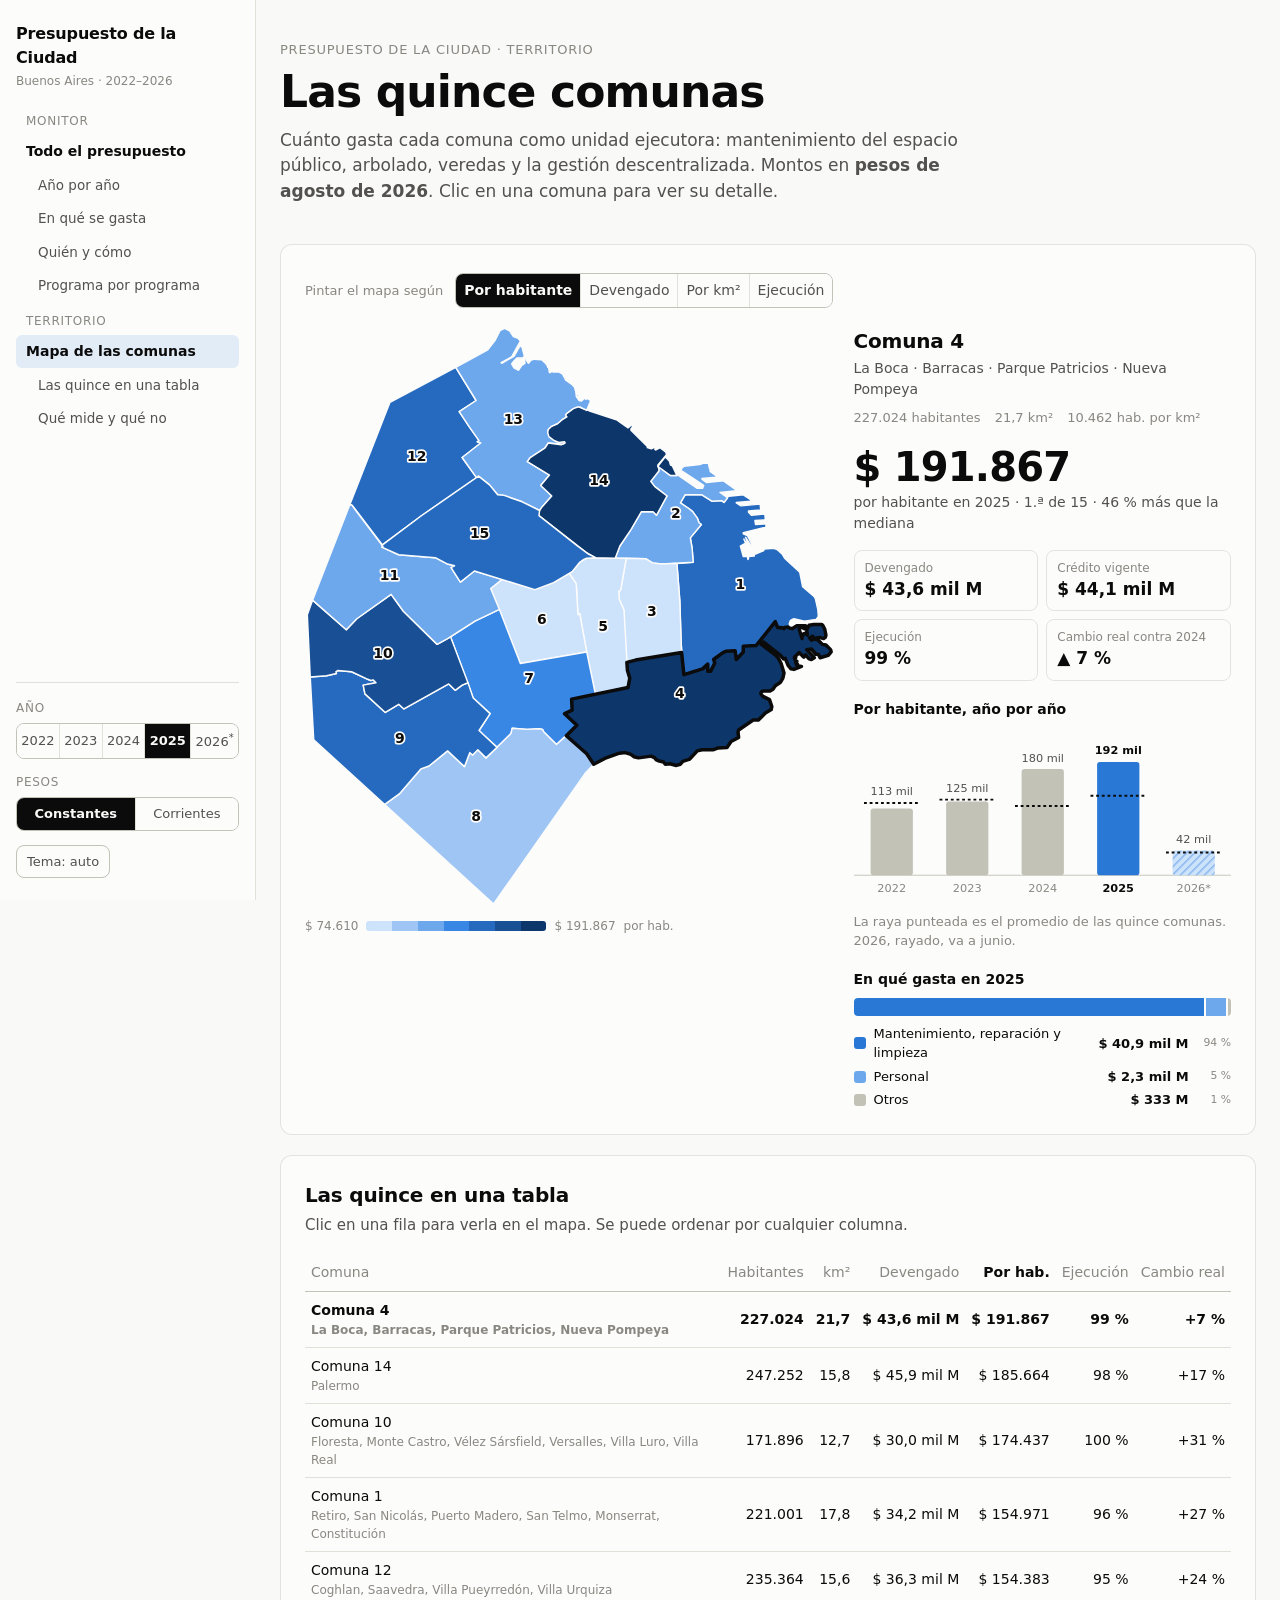
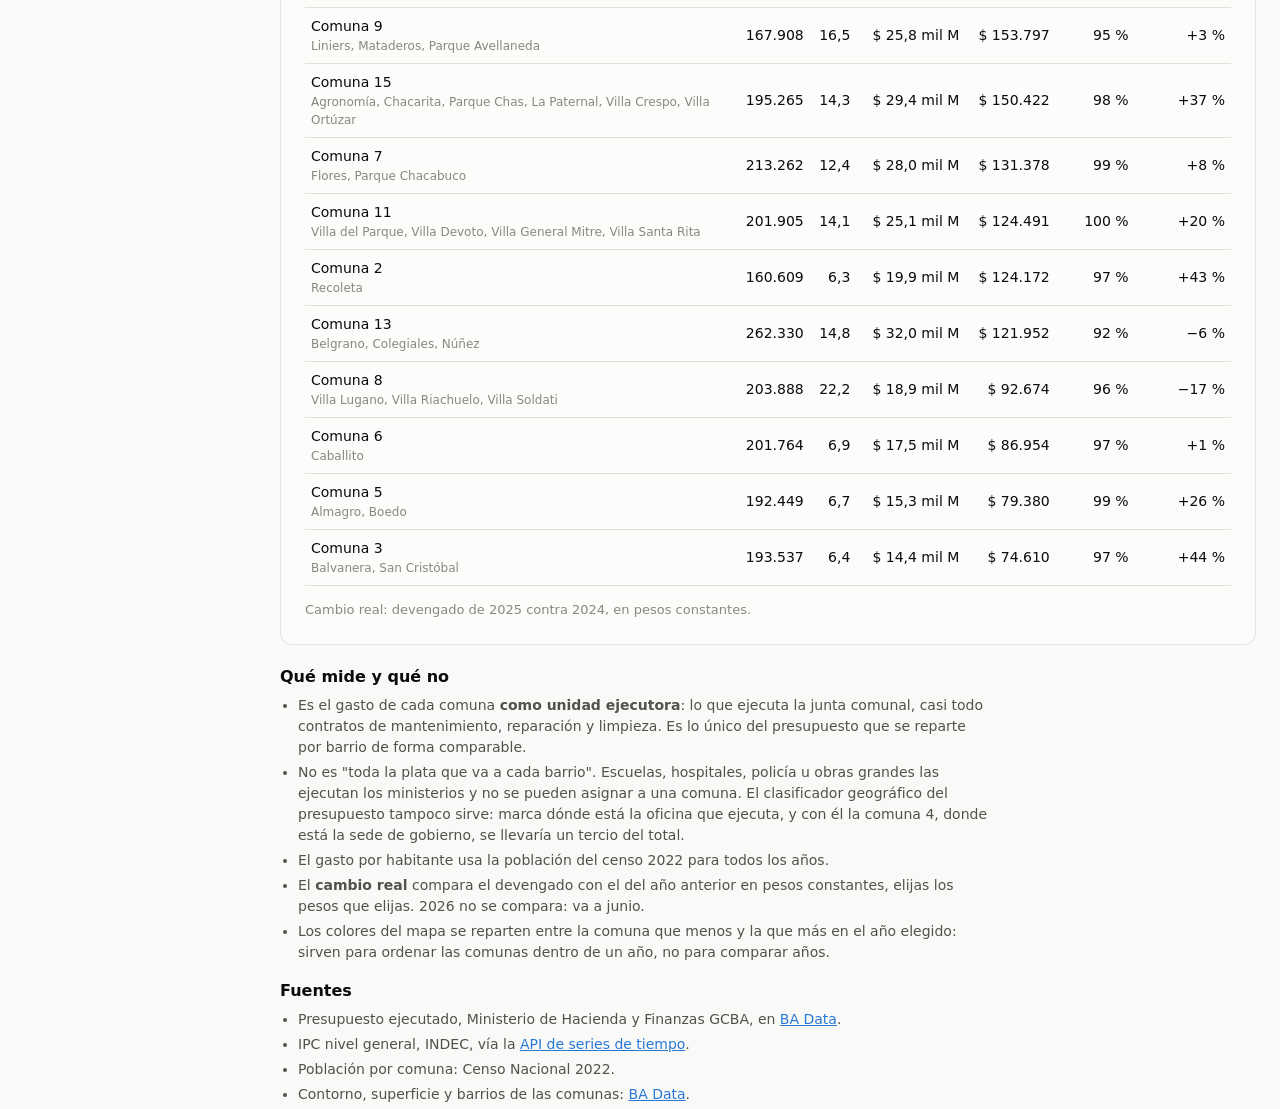
==== web/comunas.html @ ad350146 "Panel lateral y pagina propia para el mapa de las comunas Las dos paginas comparten panel lateral (s" ====
<!DOCTYPE html>
<html lang="es">
<head>
<meta charset="UTF-8">
<meta name="viewport" content="width=device-width, initial-scale=1">
<title>Mapa de las comunas</title>
<meta name="description" content="Cuánto gasta cada una de las quince comunas de Buenos Aires, 2022-2026: mapa, detalle por comuna y tabla.">
<link rel="stylesheet" href="estilo.css">
</head>
<body>
<div class="app">
<aside class="lateral" id="lateral">
  <div class="marca"><a href="index.html" data-pagina>Presupuesto de la Ciudad</a><small>Buenos Aires · 2022–2026</small></div>
  <button class="menu" id="menu" type="button" aria-expanded="false" aria-controls="secciones">Secciones</button>
  <nav id="secciones" aria-label="Secciones">
    <div class="tit">Monitor</div>
    <a class="pagina" href="index.html" data-pagina>Todo el presupuesto</a>
    <a class="sub" href="index.html#serie-s" data-pagina>Año por año</a>
    <a class="sub" href="index.html#en-que" data-pagina>En qué se gasta</a>
    <a class="sub" href="index.html#quien" data-pagina>Quién y cómo</a>
    <a class="sub" href="index.html#programas" data-pagina>Programa por programa</a>
    <div class="tit">Territorio</div>
    <a class="pagina" href="#mapa-s" aria-current="page">Mapa de las comunas</a>
    <a class="sub" href="#tabla">Las quince en una tabla</a>
    <a class="sub" href="#leer">Qué mide y qué no</a>
  </nav>
  <div class="controles">
    <div class="grupo"><span id="lab-anio">Año</span><div class="seg" id="anios" role="group" aria-labelledby="lab-anio"></div></div>
    <div class="grupo"><span id="lab-pesos">Pesos</span>
      <div class="seg" role="group" aria-labelledby="lab-pesos">
        <button type="button" data-pesos="real" aria-pressed="true">Constantes</button>
        <button type="button" data-pesos="nominal" aria-pressed="false">Corrientes</button>
      </div>
    </div>
    <button class="tema" id="tema" type="button">Tema: auto</button>
  </div>
</aside>

<div class="contenido">
<header class="wrap">
  <div class="eyebrow">Presupuesto de la Ciudad · territorio</div>
  <h1>Las quince comunas</h1>
  <p class="lead">Cuánto gasta cada comuna como unidad ejecutora: mantenimiento del espacio público, arbolado, veredas y
    la gestión descentralizada. Montos en <strong id="lead-pesos"></strong>. Clic en una comuna para ver su detalle.</p>
</header>

<main class="wrap">
  <div class="aviso" id="aviso-2026">2026 está a mitad de camino: el archivo publicado llega a junio. El gasto por
    habitante de 2026 es de medio año y no se compara con el de un año cerrado.</div>

  <section class="card" id="mapa-s">
    <div class="indicador">
      <span id="lab-ind">Pintar el mapa según</span>
      <div class="seg" id="indicadores" role="group" aria-labelledby="lab-ind"></div>
    </div>
    <div class="mapa-detalle">
      <figure class="mapa mapa-grande">
        <div id="mapa-g"></div>
        <figcaption class="leyenda" id="ley-g"></figcaption>
      </figure>
      <div class="detalle" id="detalle" aria-live="polite"></div>
    </div>
  </section>

  <section class="card" id="tabla">
    <h2>Las quince en una tabla</h2>
    <p class="bajada">Clic en una fila para verla en el mapa. Se puede ordenar por cualquier columna.</p>
    <div class="tabla-scroll">
      <table class="prog">
        <thead><tr>
          <th data-k="comuna"><button type="button">Comuna</button></th>
          <th data-k="poblacion"><button type="button">Habitantes</button></th>
          <th data-k="km2"><button type="button">km²</button></th>
          <th data-k="dev"><button type="button">Devengado</button></th>
          <th data-k="ph"><button type="button">Por hab.</button></th>
          <th data-k="ejec"><button type="button">Ejecución</button></th>
          <th data-k="var"><button type="button">Cambio real</button></th>
        </tr></thead>
        <tbody id="tbody"></tbody>
      </table>
    </div>
    <p class="nota" id="nota-var"></p>
  </section>
</main>

<footer class="wrap" id="leer">
  <h2>Qué mide y qué no</h2>
  <ul>
    <li>Es el gasto de cada comuna <strong>como unidad ejecutora</strong>: lo que ejecuta la junta comunal, casi todo
      contratos de mantenimiento, reparación y limpieza. Es lo único del presupuesto que se reparte por barrio de forma
      comparable.</li>
    <li>No es "toda la plata que va a cada barrio". Escuelas, hospitales, policía u obras grandes las ejecutan los
      ministerios y no se pueden asignar a una comuna. El clasificador geográfico del presupuesto tampoco sirve: marca
      dónde está la oficina que ejecuta, y con él la comuna 4, donde está la sede de gobierno, se llevaría un tercio del
      total.</li>
    <li>El gasto por habitante usa la población del censo 2022 para todos los años.</li>
    <li>El <strong>cambio real</strong> compara el devengado con el del año anterior en pesos constantes, elijas los
      pesos que elijas. 2026 no se compara: va a junio.</li>
    <li>Los colores del mapa se reparten entre la comuna que menos y la que más en el año elegido: sirven para ordenar
      las comunas dentro de un año, no para comparar años.</li>
  </ul>
  <h2>Fuentes</h2>
  <ul>
    <li>Presupuesto ejecutado, Ministerio de Hacienda y Finanzas GCBA, en
      <a href="https://data.buenosaires.gob.ar/dataset/presupuesto-ejecutado">BA Data</a>.</li>
    <li>IPC nivel general, INDEC, vía la <a href="https://datos.gob.ar/series">API de series de tiempo</a>.</li>
    <li>Población por comuna: Censo Nacional 2022.</li>
    <li>Contorno, superficie y barrios de las comunas: <a href="https://data.buenosaires.gob.ar/dataset/comunas">BA Data</a>.</li>
  </ul>
</footer>
</div>
</div>

<div class="tip" id="tip" role="tooltip"></div>

<script src="datos.js"></script>
<script src="comun.js"></script>
<script>
(() => {
  const { D, ANIOS, st, nf, plata, pct, m, pesosDe, el, parcial, conTip } = P;
  const GEO = Object.fromEntries(D.mapa.comunas.map(c => [c.comuna, c]));
  const hash = +(location.hash.match(/^#c=(\d+)$/) || [])[1];
  Object.assign(st, { ind: "ph", orden: { k: "ph", dir: -1 }, sel: GEO[hash] ? hash : null });

  const fila = (anio, n) => D.comunas.find(r => r.anio === anio && r.comuna === n);
  // cambio real contra el año anterior: siempre en pesos constantes, y 2026 (a junio) no se compara
  const cambio = (anio, n) => {
    const a = fila(anio, n), b = fila(anio - 1, n);
    if (!a || !b || parcial(anio) || parcial(anio - 1)) return null;
    return (a.devengado * D.factor[anio]) / (b.devengado * D.factor[anio - 1]) - 1;
  };
  const IND = {
    ph:   { nombre: "Por habitante", v: r => m(r) / r.poblacion, fmt: v => "$ " + nf(v), unidad: "por hab." },
    dev:  { nombre: "Devengado", v: r => m(r), fmt: v => plata(v, true), unidad: "" },
    km2:  { nombre: "Por km²", v: r => m(r) / GEO[r.comuna].km2, fmt: v => plata(v, true), unidad: "por km²" },
    ejec: { nombre: "Ejecución", v: r => r.devengado / r.vigente, fmt: v => pct(v, 0), unidad: "del vigente" },
  };
  const segI = document.getElementById("indicadores");
  for (const [k, ind] of Object.entries(IND)) {
    const b = el("button", null, ind.nombre); b.type = "button"; b.dataset.ind = k;
    b.onclick = () => { st.ind = k; dibujar(); };
    segI.append(b);
  }
  function elegir(n, irAlMapa) {
    st.sel = n;
    history.replaceState(null, "", location.search + "#c=" + n);
    dibujar();
    if (irAlMapa) document.getElementById("mapa-s").scrollIntoView({ behavior: matchMedia("(prefers-reduced-motion: reduce)").matches ? "auto" : "smooth" });
  }
  const marcar = (n, on) => document.querySelectorAll(`#mapa-g [data-comuna="${n}"]`).forEach(e => e.classList.toggle("activa", on));
  const orden = (filas, fn) => [...filas].sort((a, b) => fn(b) - fn(a));

  // ---------- mapa ----------
  function mapa(filas) {
    const ind = IND[st.ind];
    const porN = Object.fromEntries(filas.map(r => [r.comuna, r]));
    const rk = orden(filas, ind.v).map(r => r.comuna);
    const { min, max } = P.mapa(document.getElementById("mapa-g"), {
      valor: n => porN[n] ? ind.v(porN[n]) : null,
      elegida: st.sel,
      alElegir: n => elegir(n),
      enlazar: (p, n) => {
        const r = porN[n]; if (!r) return;
        p.setAttribute("aria-label", `Comuna ${n}: ${ind.fmt(ind.v(r))} ${ind.unidad}`);
        conTip(p, () => "Comuna " + n + " · " + GEO[n].barrios.join(", "), () => [
          [ind.nombre.toLowerCase() + " " + r.anio, ind.fmt(ind.v(r))], ["puesto", (rk.indexOf(n) + 1) + " de 15"]]);
        p.addEventListener("pointerenter", () => marcar(n, true));
        p.addEventListener("pointerleave", () => marcar(n, false));
      },
      rotulo: "Mapa de las quince comunas según " + ind.nombre.toLowerCase() + ". Clic en una comuna para ver su detalle.",
    });
    P.leyenda(document.getElementById("ley-g"), min, max, ind.fmt, ind.unidad);
  }

  // ---------- detalle de la comuna elegida ----------
  function detalle(filas) {
    const box = document.getElementById("detalle");
    const n = st.sel, r = filas.find(x => x.comuna === n), g = GEO[n];
    const ph = x => m(x) / x.poblacion;
    const rk = orden(filas, ph).map(x => x.comuna);
    const vals = filas.map(ph).sort((a, b) => a - b), mediana = vals[Math.floor(vals.length / 2)];
    box.replaceChildren();
    box.append(el("h2", null, "Comuna " + n), el("div", "barrios", g.barrios.join(" · ")));
    const ficha = el("div", "ficha");
    ficha.append(el("span", null, nf(r.poblacion) + " habitantes"), el("span", null, nf(g.km2, 1) + " km²"),
      el("span", null, nf(r.poblacion / g.km2) + " hab. por km²"));
    box.append(ficha);
    box.append(el("div", "grande", "$ " + nf(ph(r))));
    const dif = ph(r) / mediana - 1;
    box.append(el("div", "puesto", `por habitante en ${r.anio}${parcial(r.anio) ? " (a junio)" : ""} · ${rk.indexOf(n) + 1}.ª de 15 · ` +
      (Math.abs(dif) < 0.005 ? "igual a la mediana de las comunas" : pct(Math.abs(dif), 0) + (dif > 0 ? " más" : " menos") + " que la mediana")));

    const minis = el("div", "minis");
    const mini = (lab, val) => { const k = el("div", "mini"); k.append(el("div", "lab", lab), el("div", "val", val)); minis.append(k); };
    const cv = cambio(r.anio, n);
    mini("Devengado", plata(m(r), true));
    mini("Crédito vigente", plata(m(r, "vigente"), true));
    mini("Ejecución", pct(r.devengado / r.vigente, 0));
    mini("Cambio real contra " + (r.anio - 1), cv == null ? "—" : (cv >= 0 ? "▲ " : "▼ ") + pct(Math.abs(cv), 0));
    box.append(minis);

    box.append(el("h3", null, "Por habitante, año por año"));
    box.append(serie(n));

    box.append(el("h3", null, "En qué gasta en " + r.anio));
    box.append(composicion(n, r.anio));
  }

  // columnas de la comuna, año por año, con una raya en el promedio de las quince
  function serie(n) {
    const W = 400, H = 180, mt = 30, mb = 24;
    const NS = "http://www.w3.org/2000/svg";
    const s = document.createElementNS(NS, "svg");
    s.setAttribute("viewBox", `0 0 ${W} ${H}`); s.setAttribute("class", "col-chart");
    const nodo = (t, a, txt) => { const x = document.createElementNS(NS, t); for (const k in a) x.setAttribute(k, a[k]); if (txt != null) x.textContent = txt; s.append(x); return x; };
    const datos = ANIOS.map(a => {
      const r = fila(a, n), todas = D.comunas.filter(x => x.anio === a);
      const prom = todas.reduce((t, x) => t + m(x), 0) / todas.reduce((t, x) => t + x.poblacion, 0);
      return { a, v: r ? m(r) / r.poblacion : 0, prom };
    });
    const max = Math.max(...datos.flatMap(d => [d.v, d.prom])) * 1.05;
    const paso = W / datos.length, bw = Math.min(46, paso * 0.56);
    const y = v => mt + (H - mt - mb) * (1 - v / max);
    s.setAttribute("role", "img");
    s.setAttribute("aria-label", `Comuna ${n}, gasto por habitante: ` + datos.map(d => `${d.a} $ ${nf(d.v)}`).join("; "));
    const defs = nodo("defs", {});
    defs.innerHTML = '<pattern id="rayas-c" width="6" height="6" patternUnits="userSpaceOnUse" patternTransform="rotate(45)">' +
      '<rect width="6" height="6" fill="var(--accent-soft)"/><line x1="0" y1="0" x2="0" y2="6" stroke="var(--hatch)" stroke-width="3"/></pattern>';
    nodo("line", { x1: 0, x2: W, y1: H - mb, y2: H - mb, stroke: "var(--axis)" });
    datos.forEach((d, i) => {
      const cx = paso * (i + 0.5), x = cx - bw / 2, top = y(d.v), sel = d.a === st.anio;
      nodo("rect", { x, y: top, width: bw, height: H - mb - top, rx: 3,
        fill: parcial(d.a) ? "url(#rayas-c)" : sel ? "var(--accent)" : "var(--mute-bar)" });
      nodo("line", { x1: x - 7, x2: x + bw + 7, y1: y(d.prom), y2: y(d.prom), stroke: "var(--ink)", "stroke-width": 2, "stroke-dasharray": "3 3" });
      nodo("text", { x: cx, y: Math.min(top, y(d.prom)) - 8, "text-anchor": "middle", "font-size": 12, fill: sel ? "var(--ink)" : "var(--ink-2)", "font-weight": sel ? 600 : 400 },
        nf(d.v / 1000) + " mil");
      nodo("text", { x: cx, y: H - 6, "text-anchor": "middle", "font-size": 12, fill: sel ? "var(--ink)" : "var(--muted)", "font-weight": sel ? 600 : 400 },
        d.a + (parcial(d.a) ? "*" : ""));
      const hit = nodo("rect", { x: cx - paso / 2, y: 0, width: paso, height: H, fill: "transparent" });
      conTip(hit, () => `Comuna ${n} · ${d.a}${parcial(d.a) ? " (a junio)" : ""}`,
        () => [["por habitante", "$ " + nf(d.v)], ["promedio de las comunas", "$ " + nf(d.prom)]]);
    });
    const caja = el("div");
    caja.append(s, el("div", "nota", "La raya punteada es el promedio de las quince comunas. 2026, rayado, va a junio." +
      (st.pesos === "real" ? "" : " En pesos corrientes la suba es sobre todo inflación.")));
    return caja;
  }

  const GRUPOS = [["mantenimiento", "Mantenimiento, reparación y limpieza", "var(--accent)"],
                  ["personal", "Personal", "var(--seq-3)"], ["otros", "Otros", "var(--mute-bar)"]];
  function composicion(n, anio) {
    const g = Object.fromEntries(D.comunas_grupo.filter(x => x.anio === anio && x.comuna === n).map(x => [x.grupo, x.devengado]));
    const tot = GRUPOS.reduce((t, [k]) => t + (g[k] || 0), 0);
    const caja = el("div"), pila = el("div", "pila"), ley = el("div", "pila-ley");
    for (const [k, nombre, color] of GRUPOS) {
      const v = g[k] || 0; if (!v) continue;
      const t = el("span"); t.style.flex = String(v / tot); t.style.background = color; pila.append(t);
      const f = el("div"), i = el("i"); i.style.background = color;
      f.append(i, el("span", null, nombre), el("b", null, plata(v * P.f(anio), true)), el("small", null, pct(v / tot, 0)));
      ley.append(f);
    }
    caja.append(pila, ley);
    return caja;
  }

  // ---------- tabla ----------
  document.querySelectorAll("#tabla th").forEach(th => th.querySelector("button").onclick = () => {
    const k = th.dataset.k;
    st.orden = { k, dir: st.orden.k === k ? -st.orden.dir : (k === "comuna" ? 1 : -1) };
    tabla(delAnio());
  });
  function tabla(filas) {
    const val = {
      comuna: r => r.comuna, poblacion: r => r.poblacion, km2: r => GEO[r.comuna].km2, dev: r => m(r),
      ph: r => m(r) / r.poblacion, ejec: r => r.devengado / r.vigente, var: r => cambio(r.anio, r.comuna) ?? -Infinity,
    };
    const { k, dir } = st.orden;
    const lista = [...filas].sort((a, b) => dir * (val[k](a) - val[k](b)));
    document.querySelectorAll("#tabla th").forEach(th => {
      if (th.dataset.k === k) th.setAttribute("aria-sort", dir > 0 ? "ascending" : "descending"); else th.removeAttribute("aria-sort");
    });
    const tb = document.getElementById("tbody");
    tb.replaceChildren();
    for (const r of lista) {
      const tr = el("tr", "clic" + (r.comuna === st.sel ? " elegida" : ""));
      tr.tabIndex = 0;
      const c0 = el("td", null, "Comuna " + r.comuna); c0.append(el("small", null, GEO[r.comuna].barrios.join(", ")));
      const cv = cambio(r.anio, r.comuna);
      tr.append(c0, el("td", null, nf(r.poblacion)), el("td", null, nf(GEO[r.comuna].km2, 1)), el("td", null, plata(m(r), true)),
        el("td", null, "$ " + nf(m(r) / r.poblacion)), el("td", null, pct(r.devengado / r.vigente, 0)),
        el("td", null, cv == null ? "—" : (cv >= 0 ? "+" : "−") + pct(Math.abs(cv), 0)));
      tr.onclick = () => elegir(r.comuna, true);
      tr.onkeydown = e => { if (e.key === "Enter" || e.key === " ") { e.preventDefault(); elegir(r.comuna, true); } };
      tb.append(tr);
    }
    document.getElementById("nota-var").textContent = parcial(st.anio)
      ? "Cambio real: 2026 va a junio y no se compara con un año cerrado."
      : st.anio === ANIOS[0] ? `Cambio real: ${ANIOS[0]} es el primer año de la serie.`
      : `Cambio real: devengado de ${st.anio} contra ${st.anio - 1}, en pesos constantes.`;
  }

  const delAnio = () => D.comunas.filter(r => r.anio === st.anio && r.devengado > 0);
  function dibujar() {
    const filas = delAnio();
    if (!filas.some(r => r.comuna === st.sel)) st.sel = orden(filas, r => m(r) / r.poblacion)[0].comuna;
    document.querySelectorAll("[data-ind]").forEach(b => b.setAttribute("aria-pressed", String(b.dataset.ind === st.ind)));
    document.getElementById("lead-pesos").textContent = st.pesos === "real" ? "pesos de " + pesosDe : "pesos corrientes de cada año";
    document.getElementById("aviso-2026").classList.toggle("on", parcial(st.anio));
    mapa(filas); detalle(filas); tabla(filas);
  }
  P.iniciar(dibujar);
})();
</script>
</body>
</html>
---- web/estilo.css ----
:root {
  color-scheme: light;
  --page: #f9f9f7;
  --surface: #fcfcfb;
  --ink: #0b0b0b;
  --ink-2: #52514e;
  --muted: #898781;
  --grid: #e1e0d9;
  --axis: #c3c2b7;
  --ring: rgba(11,11,11,0.10);
  --accent: #2a78d6;
  --accent-soft: #cde2fb;
  --mute-bar: #c3c2b7;
  --hatch: #86b6ef;
  --warn-bg: #fdf3dc;
  --warn-ink: #6b4a00;
  --seq-0: #f0efec; --seq-1: #cde2fb; --seq-2: #9ec5f4; --seq-3: #6da7ec;
  --seq-4: #3987e5; --seq-5: #256abf; --seq-6: #184f95; --seq-7: #0d366b;
}
@media (prefers-color-scheme: dark) {
  :root:not([data-theme="light"]) {
    color-scheme: dark;
    --page: #0d0d0d; --surface: #1a1a19; --ink: #ffffff; --ink-2: #c3c2b7; --muted: #898781;
    --grid: #2c2c2a; --axis: #383835; --ring: rgba(255,255,255,0.10);
    --accent: #3987e5; --accent-soft: #184f95; --mute-bar: #4a4a46; --hatch: #256abf;
    --warn-bg: #2e2716; --warn-ink: #f2cf7a;
    --seq-0: #262624; --seq-1: #104281; --seq-2: #184f95; --seq-3: #1c5cab;
    --seq-4: #256abf; --seq-5: #3987e5; --seq-6: #6da7ec; --seq-7: #9ec5f4;
  }
}
:root[data-theme="dark"] {
  color-scheme: dark;
  --page: #0d0d0d; --surface: #1a1a19; --ink: #ffffff; --ink-2: #c3c2b7; --muted: #898781;
  --grid: #2c2c2a; --axis: #383835; --ring: rgba(255,255,255,0.10);
  --accent: #3987e5; --accent-soft: #184f95; --mute-bar: #4a4a46; --hatch: #256abf;
  --warn-bg: #2e2716; --warn-ink: #f2cf7a;
  --seq-0: #262624; --seq-1: #104281; --seq-2: #184f95; --seq-3: #1c5cab;
  --seq-4: #256abf; --seq-5: #3987e5; --seq-6: #6da7ec; --seq-7: #9ec5f4;
}
* { box-sizing: border-box; margin: 0; padding: 0; }
body {
  background: var(--page); color: var(--ink);
  font: 16px/1.5 system-ui, -apple-system, "Segoe UI", Roboto, sans-serif;
}
.wrap { max-width: 1120px; margin: 0 auto; padding: 0 24px; }
header.wrap { padding-top: 40px; padding-bottom: 20px; }
.eyebrow { font-size: 13px; letter-spacing: .06em; text-transform: uppercase; color: var(--muted); }
h1 { font-size: clamp(28px, 5vw, 44px); line-height: 1.1; letter-spacing: -0.02em; margin: 8px 0 12px; font-weight: 700; }
.lead { color: var(--ink-2); max-width: 64ch; font-size: 17px; }

.grupo { display: flex; flex-direction: column; gap: 6px; }
.grupo > span { font-size: 12px; letter-spacing: .06em; text-transform: uppercase; color: var(--muted); }
.seg { display: flex; border: 1px solid var(--axis); border-radius: 8px; overflow: hidden; }
.seg button {
  font: inherit; font-size: 14px; background: var(--surface); color: var(--ink-2); border: 0;
  padding: 6px 8px; cursor: pointer; border-right: 1px solid var(--grid); flex: 1 1 auto; white-space: nowrap;
}
.seg button:last-child { border-right: 0; }
.seg button[aria-pressed="true"] { background: var(--ink); color: var(--page); font-weight: 600; }
.seg button:focus-visible, .tema:focus-visible, th button:focus-visible { outline: 2px solid var(--accent); outline-offset: 2px; }
.seg sup { font-size: 10px; }
.tema { align-self: flex-start; font: inherit; font-size: 13px; background: none; color: var(--ink-2); border: 1px solid var(--axis); border-radius: 8px; padding: 6px 10px; cursor: pointer; }

/* tarjetas */
.kpis { display: grid; grid-template-columns: minmax(0,2fr) repeat(3, minmax(0,1fr)); gap: 12px; margin: 24px 0 8px; }
.kpi { background: var(--surface); border: 1px solid var(--ring); border-radius: 12px; padding: 16px 18px; }
.kpi .lab { font-size: 13px; color: var(--ink-2); }
.kpi .val { font-size: 26px; font-weight: 600; letter-spacing: -0.01em; margin-top: 4px; }
.kpi.hero .val { font-size: 48px; line-height: 1.05; }
.kpi .sub { font-size: 13px; color: var(--muted); margin-top: 4px; }
.aviso {
  background: var(--warn-bg); color: var(--warn-ink); border-radius: 8px; padding: 8px 12px;
  font-size: 14px; margin-top: 8px; display: none;
}
.aviso.on { display: block; }

section.card { background: var(--surface); border: 1px solid var(--ring); border-radius: 12px; padding: 24px; margin: 20px 0; }
section.card h2 { font-size: 20px; letter-spacing: -0.01em; }
section.card .bajada { color: var(--ink-2); font-size: 15px; margin: 4px 0 18px; max-width: 70ch; }
.nota { font-size: 13px; color: var(--muted); margin-top: 14px; max-width: 80ch; }
.dos { display: grid; grid-template-columns: repeat(2, minmax(0,1fr)); gap: 20px; }
/* sin esto los textos nowrap estiran la grilla y la página se desborda en el celular */
.kpis > *, .dos > *, .fila > * { min-width: 0; }
.dos section.card { margin: 0; }

/* barras horizontales */
.barras { display: grid; gap: 6px; }
.fila {
  display: grid; grid-template-columns: minmax(120px, 34%) 1fr auto; gap: 10px; align-items: center;
  font-size: 14px; padding: 2px 0; cursor: default; border-radius: 6px;
}
.fila:hover, .fila:focus-visible { background: color-mix(in srgb, var(--accent) 7%, transparent); outline: none; }
.fila .et { color: var(--ink-2); overflow: hidden; text-overflow: ellipsis; white-space: nowrap; }
.fila .pista { height: 16px; position: relative; }
.fila .barra { height: 16px; background: var(--accent); border-radius: 0 4px 4px 0; min-width: 2px; }
.fila .num { font-variant-numeric: tabular-nums; color: var(--ink); white-space: nowrap; text-align: right; min-width: 9ch; }
.fila .num small { color: var(--muted); margin-left: 6px; }

/* mapa de comunas */
.mapa-barras { display: grid; grid-template-columns: minmax(0, 5fr) minmax(0, 6fr); gap: 24px; align-items: start; }
.mapa svg { width: 100%; height: auto; display: block; max-height: 520px; }
.mapa path { stroke: var(--surface); stroke-width: 3; stroke-linejoin: round; cursor: default; }
.mapa path:focus-visible { outline: none; }
.mapa path.activa, .mapa path:focus-visible { stroke: var(--ink); stroke-width: 5; }
.mapa text { font-size: 26px; font-weight: 600; text-anchor: middle; dominant-baseline: central; pointer-events: none;
  fill: var(--ink); stroke: var(--surface); stroke-width: 6px; stroke-linejoin: round; paint-order: stroke; }
.fila.activa { background: color-mix(in srgb, var(--accent) 7%, transparent); }
.leyenda { display: flex; align-items: center; gap: 8px; font-size: 12px; color: var(--muted); margin-top: 10px; font-variant-numeric: tabular-nums; }
.leyenda > span { white-space: nowrap; }
.leyenda .escala { display: flex; flex: 0 1 180px; min-width: 60px; height: 10px; border-radius: 3px; overflow: hidden; }
.leyenda .escala span { flex: 1; }

/* columnas */
svg text { font-family: inherit; }
.col-chart { width: 100%; height: auto; display: block; }

/* mapa de calor */
.calor { width: 100%; border-collapse: separate; border-spacing: 2px; font-size: 13px; }
.calor th { font-weight: 500; color: var(--muted); text-align: right; padding: 4px 6px; }
.calor th:first-child { text-align: left; }
.calor td { text-align: right; padding: 6px 8px; font-variant-numeric: tabular-nums; border-radius: 4px; }
.calor td:first-child { text-align: left; color: var(--ink-2); background: none; padding-left: 0; white-space: nowrap; }

/* tabla de programas */
.herr { display: flex; flex-wrap: wrap; gap: 10px; margin-bottom: 12px; }
.herr input, .herr select {
  font: inherit; font-size: 14px; padding: 7px 10px; border: 1px solid var(--axis); border-radius: 8px;
  background: var(--page); color: var(--ink); min-width: 0;
}
.herr input { flex: 1 1 240px; }
.herr select { flex: 0 1 320px; }
.tabla-scroll { overflow-x: auto; }
table.prog { width: 100%; border-collapse: collapse; font-size: 14px; }
table.prog th { text-align: right; font-weight: 500; color: var(--muted); border-bottom: 1px solid var(--axis); padding: 0; white-space: nowrap; }
table.prog th:first-child { text-align: left; }
table.prog th button { font: inherit; color: inherit; background: none; border: 0; padding: 8px 6px; cursor: pointer; width: 100%; text-align: inherit; }
table.prog th[aria-sort] button { color: var(--ink); font-weight: 600; }
table.prog td { padding: 8px 6px; border-bottom: 1px solid var(--grid); text-align: right; font-variant-numeric: tabular-nums; white-space: nowrap; }
table.prog td:first-child { text-align: left; white-space: normal; min-width: 240px; }
table.prog td:first-child small { display: block; color: var(--muted); font-size: 12px; }
.mas { margin-top: 12px; font: inherit; font-size: 14px; background: none; border: 1px solid var(--axis); color: var(--ink); border-radius: 8px; padding: 7px 14px; cursor: pointer; }

.tip {
  position: fixed; pointer-events: none; z-index: 10; background: var(--surface); color: var(--ink);
  border: 1px solid var(--ring); border-radius: 8px; padding: 10px 12px; font-size: 13px;
  box-shadow: 0 6px 20px rgba(0,0,0,.14); max-width: 320px; opacity: 0; transition: opacity .1s;
}
.tip.on { opacity: 1; }
.tip .t { color: var(--ink-2); margin-bottom: 6px; }
.tip .r { display: flex; justify-content: space-between; gap: 16px; font-variant-numeric: tabular-nums; }
.tip .r b { font-weight: 600; }
.tip .r span { color: var(--muted); }

footer { color: var(--ink-2); font-size: 14px; padding: 12px 0 64px; }
footer h2 { font-size: 16px; color: var(--ink); margin: 16px 0 6px; }
footer ul { padding-left: 18px; max-width: 80ch; }
footer li { margin: 4px 0; }
footer code { font-size: 13px; }
a { color: var(--accent); }

@media (max-width: 760px) {
  .kpis { grid-template-columns: repeat(2, minmax(0,1fr)); }
  .kpi .val { font-size: 22px; }
  .kpi.hero { grid-column: 1 / -1; }
  .kpi.hero .val { font-size: 40px; }
  .dos, .mapa-barras { grid-template-columns: minmax(0,1fr); }
  .mapa svg { max-height: 420px; }
  section.card { padding: 16px; }
  .fila { grid-template-columns: minmax(96px, 38%) 1fr auto; font-size: 13px; }
  .fila .num small { display: none; }
}
@media (prefers-reduced-motion: no-preference) { .fila .barra { transition: width .25s ease; } }

/* ---------- armazón: panel lateral a la izquierda ---------- */
.app { display: grid; grid-template-columns: 256px minmax(0, 1fr); min-height: 100vh; }
.lateral {
  position: sticky; top: 0; height: 100vh; overflow-y: auto; background: var(--surface);
  border-right: 1px solid var(--grid); padding: 22px 16px; display: flex; flex-direction: column; gap: 22px;
}
.marca a { color: var(--ink); text-decoration: none; font-weight: 700; font-size: 16px; line-height: 1.2; letter-spacing: -0.01em; }
.marca small { display: block; color: var(--muted); font-size: 12px; margin-top: 2px; }
.lateral nav { display: flex; flex-direction: column; gap: 1px; }
.lateral nav .tit { font-size: 12px; letter-spacing: .06em; text-transform: uppercase; color: var(--muted); margin: 10px 10px 4px; }
.lateral nav .tit:first-child { margin-top: 0; }
.lateral nav a { display: block; padding: 6px 10px; border-radius: 6px; color: var(--ink-2); text-decoration: none; font-size: 14px; }
.lateral nav a:hover { background: color-mix(in srgb, var(--accent) 8%, transparent); color: var(--ink); }
.lateral nav a.pagina { color: var(--ink); font-weight: 600; }
.lateral nav a.sub { padding-left: 22px; font-size: 13.5px; }
.lateral nav a[aria-current="page"] { background: color-mix(in srgb, var(--accent) 12%, transparent); color: var(--ink); }
.lateral nav a:focus-visible, .menu:focus-visible, .marca a:focus-visible { outline: 2px solid var(--accent); outline-offset: 1px; }
.lateral .seg button { padding: 6px 2px; font-size: 13px; min-width: 0; }
.controles { display: flex; flex-direction: column; gap: 14px; margin-top: auto; padding-top: 16px; border-top: 1px solid var(--grid); }
.menu { display: none; font: inherit; font-size: 14px; background: var(--surface); color: var(--ink); border: 1px solid var(--axis); border-radius: 8px; padding: 6px 12px; cursor: pointer; }
.contenido { min-width: 0; }
section.card, .kpis { scroll-margin-top: 16px; }

@media (max-width: 900px) {
  .app { display: block; }
  .lateral {
    position: sticky; top: 0; z-index: 6; height: auto; max-height: 100vh; flex-direction: row; flex-wrap: wrap;
    align-items: center; gap: 10px 16px; padding: 10px 16px; border-right: 0; border-bottom: 1px solid var(--grid);
    background: color-mix(in srgb, var(--surface) 94%, transparent); backdrop-filter: blur(6px);
  }
  .marca { flex: 1 1 auto; }
  .menu { display: block; }
  .lateral nav { display: none; flex-basis: 100%; order: 3; padding-bottom: 6px; }
  .lateral.abierta nav { display: flex; }
  .controles { flex-basis: 100%; flex-direction: row; flex-wrap: wrap; align-items: flex-end; gap: 10px 14px; margin: 0; padding: 0; border: 0; order: 2; }
  .controles .grupo { gap: 3px; }
  .controles .grupo > span { font-size: 11px; }
  .wrap { padding: 0 16px; }
  section.card, .kpis { scroll-margin-top: 150px; }
}

/* ---------- página de las comunas ---------- */
.enlace-mapa { display: inline-block; margin-top: 14px; font-weight: 600; font-size: 15px; }
.indicador { display: flex; flex-wrap: wrap; align-items: center; gap: 8px 12px; margin: 4px 0 18px; }
.indicador > span { font-size: 13px; color: var(--muted); }
.indicador .seg { display: inline-flex; flex-wrap: wrap; }
.mapa-detalle { display: grid; grid-template-columns: minmax(0, 7fr) minmax(0, 5fr); gap: 20px; align-items: start; }
.mapa-grande svg { width: 100%; height: auto; display: block; max-height: calc(100vh - 140px); }
.mapa-grande path { stroke: var(--surface); stroke-width: 2.5; stroke-linejoin: round; cursor: pointer; }
.mapa-grande path:focus-visible { outline: none; }
.mapa-grande path.activa { stroke: var(--ink-2); stroke-width: 4; }
.mapa-grande path.elegida, .mapa-grande path.elegida:focus-visible { stroke: var(--ink); stroke-width: 6; }
.mapa-grande text { font-size: 24px; font-weight: 600; text-anchor: middle; dominant-baseline: central; pointer-events: none;
  fill: var(--ink); stroke: var(--surface); stroke-width: 6px; stroke-linejoin: round; paint-order: stroke; }
.mapa-grande text.valor { font-size: 17px; font-weight: 500; }
.leyenda .marcas { display: grid; grid-template-columns: repeat(7, 1fr); }
.detalle { position: sticky; top: 16px; }
.detalle h2 { font-size: 26px; letter-spacing: -0.02em; }
.detalle .barrios { color: var(--ink-2); font-size: 14px; margin-top: 2px; }
.detalle .ficha { display: flex; flex-wrap: wrap; gap: 4px 14px; font-size: 13px; color: var(--muted); margin-top: 8px; font-variant-numeric: tabular-nums; }
.detalle .grande { margin: 18px 0 4px; font-size: 40px; font-weight: 700; letter-spacing: -0.02em; line-height: 1.05; font-variant-numeric: tabular-nums; }
.detalle .puesto { font-size: 14px; color: var(--ink-2); }
.minis { display: grid; grid-template-columns: repeat(2, minmax(0, 1fr)); gap: 8px; margin: 16px 0; }
.mini { border: 1px solid var(--ring); border-radius: 8px; padding: 8px 10px; }
.mini .lab { font-size: 12px; color: var(--muted); }
.mini .val { font-size: 17px; font-weight: 600; font-variant-numeric: tabular-nums; }
.detalle h3 { font-size: 14px; font-weight: 600; margin: 18px 0 8px; }
.pila { display: flex; height: 18px; border-radius: 4px; overflow: hidden; gap: 2px; }
.pila span { min-width: 2px; }
.pila-ley { display: grid; gap: 4px; margin-top: 8px; font-size: 13px; }
.pila-ley div { display: grid; grid-template-columns: 12px 1fr auto auto; gap: 8px; align-items: center; font-variant-numeric: tabular-nums; }
.pila-ley i { width: 12px; height: 12px; border-radius: 3px; }
.pila-ley small { color: var(--muted); min-width: 5ch; text-align: right; }
table.prog tbody tr.clic { cursor: pointer; }
table.prog tbody tr.clic:hover, table.prog tbody tr.clic:focus-visible { background: color-mix(in srgb, var(--accent) 7%, transparent); outline: none; }
table.prog tbody tr.elegida td { font-weight: 600; }
table.prog td.barrios-c { white-space: normal; min-width: 180px; color: var(--ink-2); font-size: 13px; }

@media (max-width: 1100px) {
  .mapa-detalle { grid-template-columns: minmax(0, 1fr); }
  .detalle { position: static; }
  .mapa-grande svg { max-height: 70vh; }
}
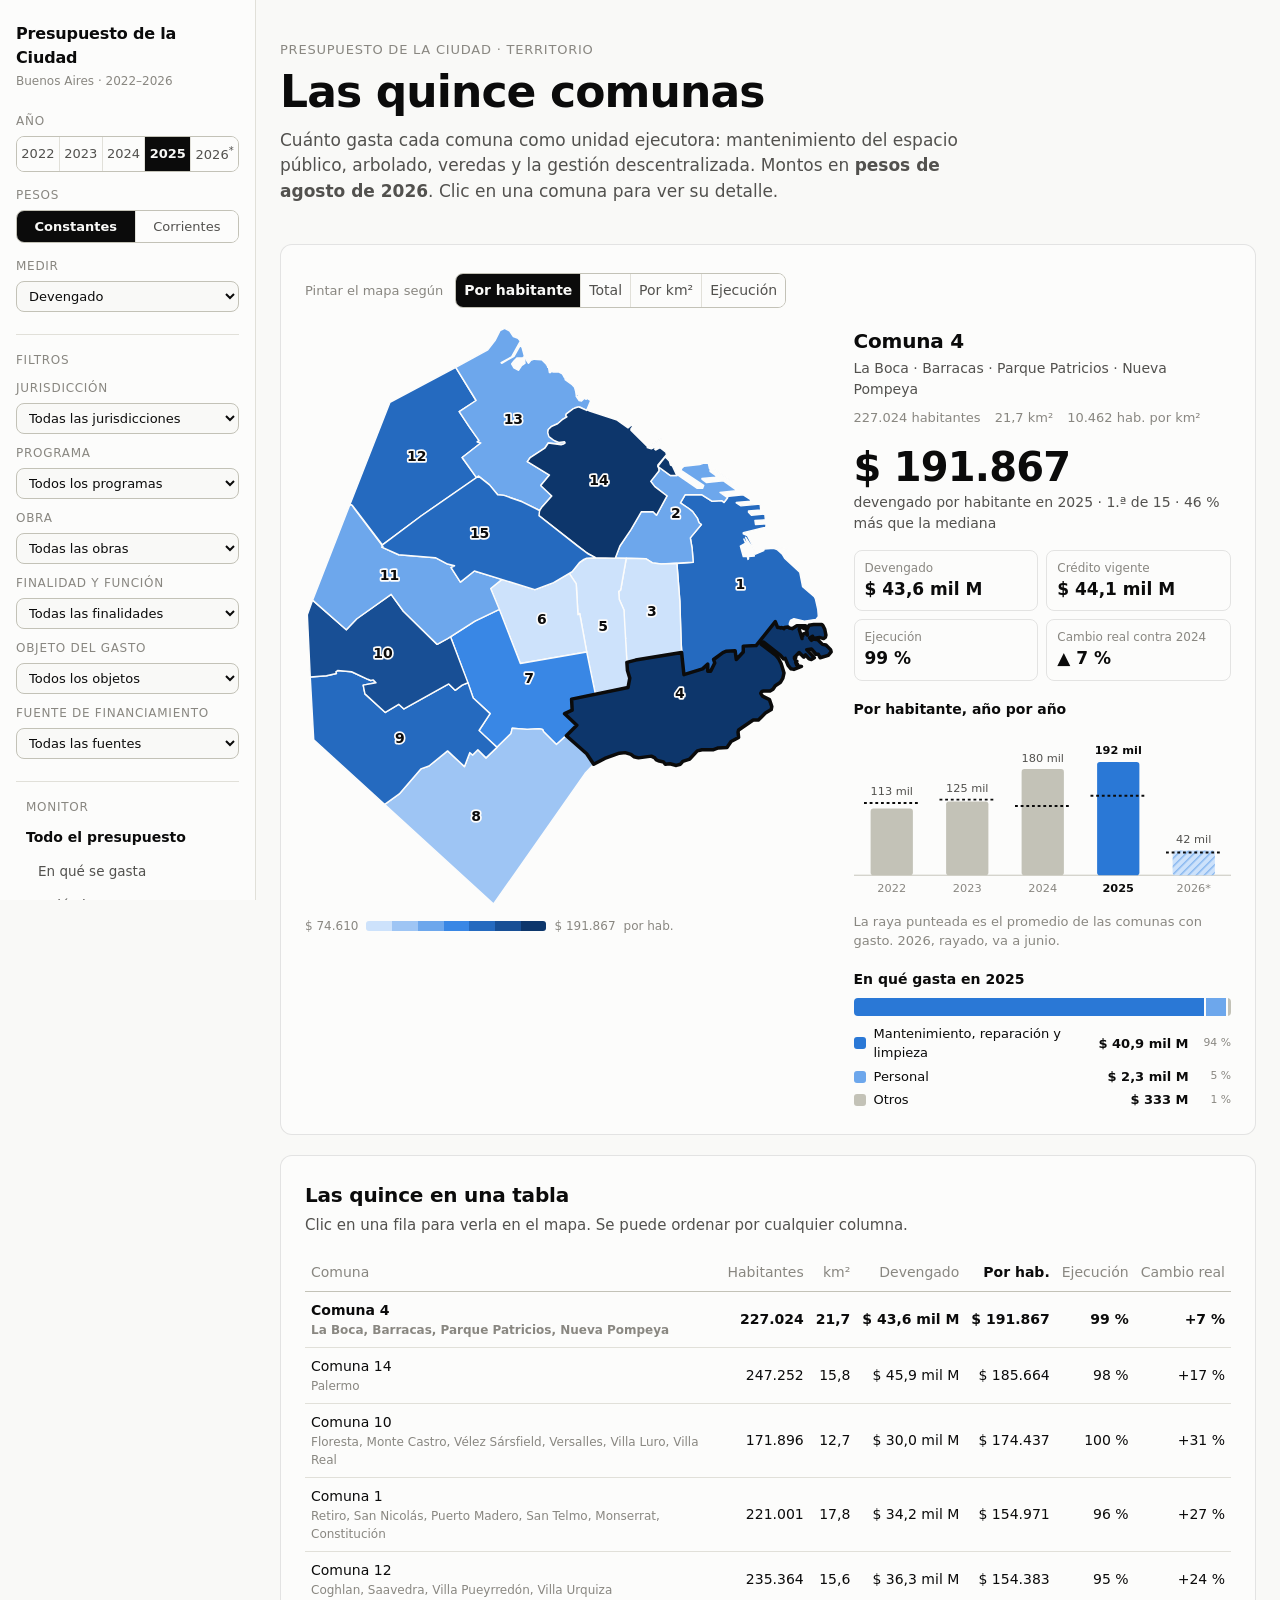
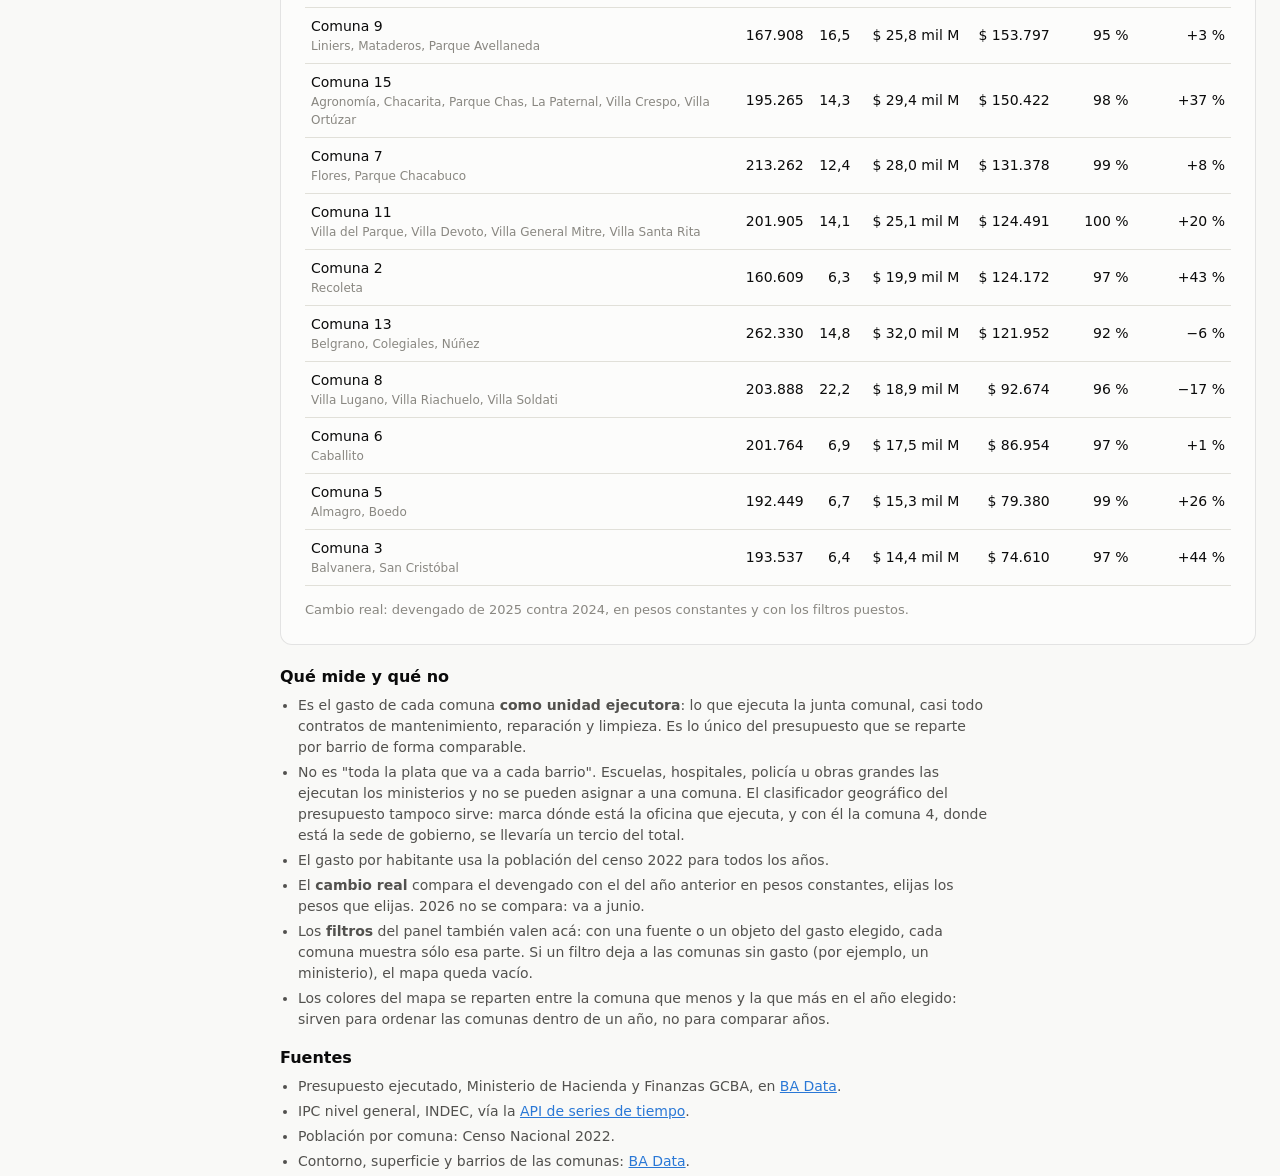
==== commit d56780fe: "Filtros combinables y graficos que filtran, con obra publica La web ya no recibe agregados armados: " ====
--- a/web/comunas.html
+++ b/web/comunas.html
@@ -11,19 +11,7 @@
 <div class="app">
 <aside class="lateral" id="lateral">
   <div class="marca"><a href="index.html" data-pagina>Presupuesto de la Ciudad</a><small>Buenos Aires · 2022–2026</small></div>
-  <button class="menu" id="menu" type="button" aria-expanded="false" aria-controls="secciones">Secciones</button>
-  <nav id="secciones" aria-label="Secciones">
-    <div class="tit">Monitor</div>
-    <a class="pagina" href="index.html" data-pagina>Todo el presupuesto</a>
-    <a class="sub" href="index.html#serie-s" data-pagina>Año por año</a>
-    <a class="sub" href="index.html#en-que" data-pagina>En qué se gasta</a>
-    <a class="sub" href="index.html#quien" data-pagina>Quién y cómo</a>
-    <a class="sub" href="index.html#programas" data-pagina>Programa por programa</a>
-    <div class="tit">Territorio</div>
-    <a class="pagina" href="#mapa-s" aria-current="page">Mapa de las comunas</a>
-    <a class="sub" href="#tabla">Las quince en una tabla</a>
-    <a class="sub" href="#leer">Qué mide y qué no</a>
-  </nav>
+  <button class="menu" id="menu" type="button" aria-expanded="false" aria-controls="secciones">Filtros y secciones</button>
   <div class="controles">
     <div class="grupo"><span id="lab-anio">Año</span><div class="seg" id="anios" role="group" aria-labelledby="lab-anio"></div></div>
     <div class="grupo"><span id="lab-pesos">Pesos</span>
@@ -32,8 +20,30 @@
         <button type="button" data-pesos="nominal" aria-pressed="false">Corrientes</button>
       </div>
     </div>
-    <button class="tema" id="tema" type="button">Tema: auto</button>
+    <div class="grupo"><label for="medida">Medir</label><select id="medida"></select></div>
   </div>
+  <div class="filtros-lat">
+    <div class="tit">Filtros</div>
+    <div class="grupo"><label for="f-jur">Jurisdicción</label><select id="f-jur"></select></div>
+    <div class="grupo"><label for="f-prog">Programa</label><select id="f-prog"></select></div>
+    <div class="grupo"><label for="f-obra">Obra</label><select id="f-obra"></select></div>
+    <div class="grupo"><label for="f-fun">Finalidad y función</label><select id="f-fun"></select></div>
+    <div class="grupo"><label for="f-inc">Objeto del gasto</label><select id="f-inc"></select></div>
+    <div class="grupo"><label for="f-fte">Fuente de financiamiento</label><select id="f-fte"></select></div>
+  </div>
+  <nav id="secciones" aria-label="Secciones">
+    <div class="tit">Monitor</div>
+    <a class="pagina" href="index.html" data-pagina>Todo el presupuesto</a>
+    <a class="sub" href="index.html#en-que" data-pagina>En qué se gasta</a>
+    <a class="sub" href="index.html#quien" data-pagina>Quién lo gasta</a>
+    <a class="sub" href="index.html#obras" data-pagina>Obra pública</a>
+    <a class="sub" href="index.html#programas" data-pagina>Programa por programa</a>
+    <div class="tit">Territorio</div>
+    <a class="pagina" href="#mapa-s" aria-current="page">Mapa de las comunas</a>
+    <a class="sub" href="#tabla">Las quince en una tabla</a>
+    <a class="sub" href="#leer">Qué mide y qué no</a>
+  </nav>
+  <button class="tema" id="tema" type="button">Tema: auto</button>
 </aside>
 
 <div class="contenido">
@@ -41,10 +51,11 @@
   <div class="eyebrow">Presupuesto de la Ciudad · territorio</div>
   <h1>Las quince comunas</h1>
   <p class="lead">Cuánto gasta cada comuna como unidad ejecutora: mantenimiento del espacio público, arbolado, veredas y
-    la gestión descentralizada. Montos en <strong id="lead-pesos"></strong>. Clic en una comuna para ver su detalle.</p>
+    la gestión descentralizada. Montos en <strong class="lead-pesos"></strong>. Clic en una comuna para ver su detalle.</p>
 </header>
 
 <main class="wrap">
+  <div class="activos" id="activos" aria-live="polite"></div>
   <div class="aviso" id="aviso-2026">2026 está a mitad de camino: el archivo publicado llega a junio. El gasto por
     habitante de 2026 es de medio año y no se compara con el de un año cerrado.</div>
 
@@ -71,7 +82,7 @@
           <th data-k="comuna"><button type="button">Comuna</button></th>
           <th data-k="poblacion"><button type="button">Habitantes</button></th>
           <th data-k="km2"><button type="button">km²</button></th>
-          <th data-k="dev"><button type="button">Devengado</button></th>
+          <th data-k="dev"><button type="button">Monto</button></th>
           <th data-k="ph"><button type="button">Por hab.</button></th>
           <th data-k="ejec"><button type="button">Ejecución</button></th>
           <th data-k="var"><button type="button">Cambio real</button></th>
@@ -96,6 +107,9 @@
     <li>El gasto por habitante usa la población del censo 2022 para todos los años.</li>
     <li>El <strong>cambio real</strong> compara el devengado con el del año anterior en pesos constantes, elijas los
       pesos que elijas. 2026 no se compara: va a junio.</li>
+    <li>Los <strong>filtros</strong> del panel también valen acá: con una fuente o un objeto del gasto elegido, cada
+      comuna muestra sólo esa parte. Si un filtro deja a las comunas sin gasto (por ejemplo, un ministerio), el mapa
+      queda vacío.</li>
     <li>Los colores del mapa se reparten entre la comuna que menos y la que más en el año elegido: sirven para ordenar
       las comunas dentro de un año, no para comparar años.</li>
   </ul>
@@ -114,26 +128,30 @@
 <div class="tip" id="tip" role="tooltip"></div>
 
 <script src="datos.js"></script>
+<script src="hechos.js"></script>
 <script src="comun.js"></script>
 <script>
 (() => {
-  const { D, ANIOS, st, nf, plata, pct, m, pesosDe, el, parcial, conTip } = P;
-  const GEO = Object.fromEntries(D.mapa.comunas.map(c => [c.comuna, c]));
+  const { D, dims, COL, ANIOS, GEO, st, nf, plata, pct, f, el, svgEl, parcial, conTip, alActivar, sumar, esEjec, MEDIDAS } = P;
   const hash = +(location.hash.match(/^#c=(\d+)$/) || [])[1];
-  Object.assign(st, { ind: "ph", orden: { k: "ph", dir: -1 }, sel: GEO[hash] ? hash : null });
-
-  const fila = (anio, n) => D.comunas.find(r => r.anio === anio && r.comuna === n);
-  // cambio real contra el año anterior: siempre en pesos constantes, y 2026 (a junio) no se compara
-  const cambio = (anio, n) => {
-    const a = fila(anio, n), b = fila(anio - 1, n);
-    if (!a || !b || parcial(anio) || parcial(anio - 1)) return null;
-    return (a.devengado * D.factor[anio]) / (b.devengado * D.factor[anio - 1]) - 1;
+  Object.assign(st, { ind: esEjec() ? "ejec" : "ph", orden: { k: "ph", dir: -1 }, sel: GEO[hash] ? hash : null });
+
+  // el monto que se mide: con "ejecución" elegida en el panel, los montos son devengado
+  const clave = () => ({ devengado: "d", vigente: "v", sancionado: "s", ejecucion: "d" })[st.medida];
+  const nombreMonto = () => esEjec() ? "devengado" : MEDIDAS[st.medida].nombre.toLowerCase();
+  const monto = (o, a = st.anio) => o[clave()] * f(a);
+  // cambio real del devengado contra el año anterior, con los filtros; 2026 (a junio) no se compara
+  const cambio = (n, anio = st.anio) => {
+    if (parcial(anio) || !ANIOS.includes(anio - 1) || parcial(anio - 1)) return null;
+    const a = P.comunas(anio).get(n), b = P.comunas(anio - 1).get(n);
+    if (!a || !b || !b.d) return null;
+    return (a.d * D.factor[anio]) / (b.d * D.factor[anio - 1]) - 1;
   };
   const IND = {
-    ph:   { nombre: "Por habitante", v: r => m(r) / r.poblacion, fmt: v => "$ " + nf(v), unidad: "por hab." },
-    dev:  { nombre: "Devengado", v: r => m(r), fmt: v => plata(v, true), unidad: "" },
-    km2:  { nombre: "Por km²", v: r => m(r) / GEO[r.comuna].km2, fmt: v => plata(v, true), unidad: "por km²" },
-    ejec: { nombre: "Ejecución", v: r => r.devengado / r.vigente, fmt: v => pct(v, 0), unidad: "del vigente" },
+    ph:   { nombre: "Por habitante", v: (o, n) => monto(o) / GEO[n].poblacion, fmt: v => "$ " + nf(v), unidad: "por hab." },
+    tot:  { nombre: "Total", v: o => monto(o), fmt: v => plata(v, true), unidad: "" },
+    km2:  { nombre: "Por km²", v: (o, n) => monto(o) / GEO[n].km2, fmt: v => plata(v, true), unidad: "por km²" },
+    ejec: { nombre: "Ejecución", v: o => o.v ? o.d / o.v : NaN, fmt: v => pct(v, 0), unidad: "del vigente" },
   };
   const segI = document.getElementById("indicadores");
   for (const [k, ind] of Object.entries(IND)) {
@@ -153,17 +171,19 @@
   // ---------- mapa ----------
   function mapa(filas) {
     const ind = IND[st.ind];
-    const porN = Object.fromEntries(filas.map(r => [r.comuna, r]));
-    const rk = orden(filas, ind.v).map(r => r.comuna);
+    const porN = Object.fromEntries(filas.map(r => [r.n, r]));
+    const rk = orden(filas, r => ind.v(r.o, r.n)).map(r => r.n);
     const { min, max } = P.mapa(document.getElementById("mapa-g"), {
-      valor: n => porN[n] ? ind.v(porN[n]) : null,
+      valor: n => porN[n] ? ind.v(porN[n].o, n) : null,
       elegida: st.sel,
-      alElegir: n => elegir(n),
+      alElegir: n => { if (porN[n]) elegir(n); },
       enlazar: (p, n) => {
-        const r = porN[n]; if (!r) return;
-        p.setAttribute("aria-label", `Comuna ${n}: ${ind.fmt(ind.v(r))} ${ind.unidad}`);
+        const r = porN[n];
+        if (!r) { p.setAttribute("aria-label", `Comuna ${n}: sin gasto con estos filtros`); return; }
+        p.setAttribute("aria-label", `Comuna ${n}: ${ind.fmt(ind.v(r.o, n))} ${ind.unidad}`);
         conTip(p, () => "Comuna " + n + " · " + GEO[n].barrios.join(", "), () => [
-          [ind.nombre.toLowerCase() + " " + r.anio, ind.fmt(ind.v(r))], ["puesto", (rk.indexOf(n) + 1) + " de 15"]]);
+          [ind.nombre.toLowerCase() + " " + st.anio, ind.fmt(ind.v(r.o, n))], ["puesto", (rk.indexOf(n) + 1) + " de " + filas.length]],
+          "Clic para ver su detalle");
         p.addEventListener("pointerenter", () => marcar(n, true));
         p.addEventListener("pointerleave", () => marcar(n, false));
       },
@@ -175,91 +195,96 @@
   // ---------- detalle de la comuna elegida ----------
   function detalle(filas) {
     const box = document.getElementById("detalle");
-    const n = st.sel, r = filas.find(x => x.comuna === n), g = GEO[n];
-    const ph = x => m(x) / x.poblacion;
-    const rk = orden(filas, ph).map(x => x.comuna);
+    const n = st.sel, r = filas.find(x => x.n === n), g = GEO[n];
+    const ph = x => monto(x.o) / GEO[x.n].poblacion;
+    const rk = orden(filas, ph).map(x => x.n);
     const vals = filas.map(ph).sort((a, b) => a - b), mediana = vals[Math.floor(vals.length / 2)];
     box.replaceChildren();
     box.append(el("h2", null, "Comuna " + n), el("div", "barrios", g.barrios.join(" · ")));
     const ficha = el("div", "ficha");
-    ficha.append(el("span", null, nf(r.poblacion) + " habitantes"), el("span", null, nf(g.km2, 1) + " km²"),
-      el("span", null, nf(r.poblacion / g.km2) + " hab. por km²"));
+    ficha.append(el("span", null, nf(g.poblacion) + " habitantes"), el("span", null, nf(g.km2, 1) + " km²"),
+      el("span", null, nf(g.poblacion / g.km2) + " hab. por km²"));
     box.append(ficha);
     box.append(el("div", "grande", "$ " + nf(ph(r))));
     const dif = ph(r) / mediana - 1;
-    box.append(el("div", "puesto", `por habitante en ${r.anio}${parcial(r.anio) ? " (a junio)" : ""} · ${rk.indexOf(n) + 1}.ª de 15 · ` +
+    box.append(el("div", "puesto", `${nombreMonto()} por habitante en ${st.anio}${parcial(st.anio) ? " (a junio)" : ""} · ${rk.indexOf(n) + 1}.ª de ${filas.length} · ` +
       (Math.abs(dif) < 0.005 ? "igual a la mediana de las comunas" : pct(Math.abs(dif), 0) + (dif > 0 ? " más" : " menos") + " que la mediana")));
 
     const minis = el("div", "minis");
     const mini = (lab, val) => { const k = el("div", "mini"); k.append(el("div", "lab", lab), el("div", "val", val)); minis.append(k); };
-    const cv = cambio(r.anio, n);
-    mini("Devengado", plata(m(r), true));
-    mini("Crédito vigente", plata(m(r, "vigente"), true));
-    mini("Ejecución", pct(r.devengado / r.vigente, 0));
-    mini("Cambio real contra " + (r.anio - 1), cv == null ? "—" : (cv >= 0 ? "▲ " : "▼ ") + pct(Math.abs(cv), 0));
+    const cv = cambio(n);
+    mini("Devengado", plata(r.o.d * f(st.anio), true));
+    mini("Crédito vigente", plata(r.o.v * f(st.anio), true));
+    mini("Ejecución", pct(r.o.d / r.o.v, 0));
+    mini("Cambio real contra " + (st.anio - 1), cv == null ? "—" : (cv >= 0 ? "▲ " : "▼ ") + pct(Math.abs(cv), 0));
     box.append(minis);
 
     box.append(el("h3", null, "Por habitante, año por año"));
     box.append(serie(n));
-
-    box.append(el("h3", null, "En qué gasta en " + r.anio));
-    box.append(composicion(n, r.anio));
-  }
-
-  // columnas de la comuna, año por año, con una raya en el promedio de las quince
+    box.append(el("h3", null, "En qué gasta en " + st.anio));
+    box.append(composicion(n));
+  }
+
+  // columnas de la comuna, año por año, con una raya en el promedio de las comunas
   function serie(n) {
     const W = 400, H = 180, mt = 30, mb = 24;
-    const NS = "http://www.w3.org/2000/svg";
-    const s = document.createElementNS(NS, "svg");
-    s.setAttribute("viewBox", `0 0 ${W} ${H}`); s.setAttribute("class", "col-chart");
-    const nodo = (t, a, txt) => { const x = document.createElementNS(NS, t); for (const k in a) x.setAttribute(k, a[k]); if (txt != null) x.textContent = txt; s.append(x); return x; };
+    const s = svgEl("svg", { viewBox: `0 0 ${W} ${H}`, class: "col-chart", role: "img" });
+    const nodo = (t, a, txt) => s.appendChild(svgEl(t, a, txt));
     const datos = ANIOS.map(a => {
-      const r = fila(a, n), todas = D.comunas.filter(x => x.anio === a);
-      const prom = todas.reduce((t, x) => t + m(x), 0) / todas.reduce((t, x) => t + x.poblacion, 0);
-      return { a, v: r ? m(r) / r.poblacion : 0, prom };
+      const g = P.comunas(a), r = g.get(n);
+      let tm = 0, tp = 0;
+      for (const [k, o] of g) { tm += monto(o, a); tp += GEO[k].poblacion; }
+      return { a, v: r ? monto(r, a) / GEO[n].poblacion : 0, prom: tp ? tm / tp : 0 };
     });
-    const max = Math.max(...datos.flatMap(d => [d.v, d.prom])) * 1.05;
+    const max = Math.max(...datos.flatMap(d => [d.v, d.prom]), 1e-9) * 1.05;
     const paso = W / datos.length, bw = Math.min(46, paso * 0.56);
     const y = v => mt + (H - mt - mb) * (1 - v / max);
-    s.setAttribute("role", "img");
-    s.setAttribute("aria-label", `Comuna ${n}, gasto por habitante: ` + datos.map(d => `${d.a} $ ${nf(d.v)}`).join("; "));
+    s.setAttribute("aria-label", `Comuna ${n}, ${nombreMonto()} por habitante: ` + datos.map(d => `${d.a} $ ${nf(d.v)}`).join("; "));
     const defs = nodo("defs", {});
-    defs.innerHTML = '<pattern id="rayas-c" width="6" height="6" patternUnits="userSpaceOnUse" patternTransform="rotate(45)">' +
-      '<rect width="6" height="6" fill="var(--accent-soft)"/><line x1="0" y1="0" x2="0" y2="6" stroke="var(--hatch)" stroke-width="3"/></pattern>';
+    const pat = svgEl("pattern", { id: "rayas-c", width: 6, height: 6, patternUnits: "userSpaceOnUse", patternTransform: "rotate(45)" });
+    pat.append(svgEl("rect", { width: 6, height: 6, fill: "var(--accent-soft)" }), svgEl("line", { x1: 0, y1: 0, x2: 0, y2: 6, stroke: "var(--hatch)", "stroke-width": 3 }));
+    defs.append(pat);
     nodo("line", { x1: 0, x2: W, y1: H - mb, y2: H - mb, stroke: "var(--axis)" });
     datos.forEach((d, i) => {
       const cx = paso * (i + 0.5), x = cx - bw / 2, top = y(d.v), sel = d.a === st.anio;
-      nodo("rect", { x, y: top, width: bw, height: H - mb - top, rx: 3,
+      nodo("rect", { x, y: top, width: bw, height: Math.max(0, H - mb - top), rx: 3,
         fill: parcial(d.a) ? "url(#rayas-c)" : sel ? "var(--accent)" : "var(--mute-bar)" });
-      nodo("line", { x1: x - 7, x2: x + bw + 7, y1: y(d.prom), y2: y(d.prom), stroke: "var(--ink)", "stroke-width": 2, "stroke-dasharray": "3 3" });
-      nodo("text", { x: cx, y: Math.min(top, y(d.prom)) - 8, "text-anchor": "middle", "font-size": 12, fill: sel ? "var(--ink)" : "var(--ink-2)", "font-weight": sel ? 600 : 400 },
-        nf(d.v / 1000) + " mil");
+      if (d.prom) nodo("line", { x1: x - 7, x2: x + bw + 7, y1: y(d.prom), y2: y(d.prom), stroke: "var(--ink)", "stroke-width": 2, "stroke-dasharray": "3 3" });
+      nodo("text", { x: cx, y: Math.min(top, d.prom ? y(d.prom) : top) - 8, "text-anchor": "middle", "font-size": 12,
+        fill: sel ? "var(--ink)" : "var(--ink-2)", "font-weight": sel ? 600 : 400 }, nf(d.v / 1000) + " mil");
       nodo("text", { x: cx, y: H - 6, "text-anchor": "middle", "font-size": 12, fill: sel ? "var(--ink)" : "var(--muted)", "font-weight": sel ? 600 : 400 },
         d.a + (parcial(d.a) ? "*" : ""));
-      const hit = nodo("rect", { x: cx - paso / 2, y: 0, width: paso, height: H, fill: "transparent" });
+      const hit = nodo("rect", { x: cx - paso / 2, y: 0, width: paso, height: H, fill: "transparent", style: "cursor:pointer" });
       conTip(hit, () => `Comuna ${n} · ${d.a}${parcial(d.a) ? " (a junio)" : ""}`,
-        () => [["por habitante", "$ " + nf(d.v)], ["promedio de las comunas", "$ " + nf(d.prom)]]);
+        () => [["por habitante", "$ " + nf(d.v)], ["promedio de las comunas", "$ " + nf(d.prom)]], "Clic para ver ese año");
+      alActivar(hit, () => { st.anio = d.a; P.cambiar(); });
     });
     const caja = el("div");
-    caja.append(s, el("div", "nota", "La raya punteada es el promedio de las quince comunas. 2026, rayado, va a junio." +
+    caja.append(s, el("div", "nota", "La raya punteada es el promedio de las comunas con gasto. 2026, rayado, va a junio." +
       (st.pesos === "real" ? "" : " En pesos corrientes la suba es sobre todo inflación.")));
     return caja;
   }
 
+  // en qué gasta: casi todo es mantenimiento, reparación y limpieza; el resto se junta en personal y otros
+  const MANT = dims.ppal.findIndex(p => /^mantenimiento/i.test(p[1].trim()) && /no personales/i.test(dims.inc[p[0]]));
+  const PERS = dims.inc.findIndex(x => /en personal/i.test(x));
   const GRUPOS = [["mantenimiento", "Mantenimiento, reparación y limpieza", "var(--accent)"],
                   ["personal", "Personal", "var(--seq-3)"], ["otros", "Otros", "var(--mute-bar)"]];
-  function composicion(n, anio) {
-    const g = Object.fromEntries(D.comunas_grupo.filter(x => x.anio === anio && x.comuna === n).map(x => [x.grupo, x.devengado]));
-    const tot = GRUPOS.reduce((t, [k]) => t + (g[k] || 0), 0);
+  function composicion(n) {
+    const g = sumar({ por: k => COL.ppal[k] === MANT ? "mantenimiento" : COL.inc[k] === PERS ? "personal" : "otros",
+                      filtro: k => COL.com[k] === n });
+    const val = k => g.has(k) ? monto(g.get(k)) : 0;
+    const tot = GRUPOS.reduce((t, [k]) => t + Math.max(0, val(k)), 0);
     const caja = el("div"), pila = el("div", "pila"), ley = el("div", "pila-ley");
     for (const [k, nombre, color] of GRUPOS) {
-      const v = g[k] || 0; if (!v) continue;
+      const v = val(k); if (v <= 0) continue;
       const t = el("span"); t.style.flex = String(v / tot); t.style.background = color; pila.append(t);
-      const f = el("div"), i = el("i"); i.style.background = color;
-      f.append(i, el("span", null, nombre), el("b", null, plata(v * P.f(anio), true)), el("small", null, pct(v / tot, 0)));
-      ley.append(f);
+      const fl = el("div"), i = el("i"); i.style.background = color;
+      fl.append(i, el("span", null, nombre), el("b", null, plata(v, true)), el("small", null, pct(v / tot, 0)));
+      ley.append(fl);
     }
     caja.append(pila, ley);
+    if (!tot) caja.append(el("p", "vacio", "Sin gasto con estos filtros."));
     return caja;
   }
 
@@ -271,41 +296,48 @@
   });
   function tabla(filas) {
     const val = {
-      comuna: r => r.comuna, poblacion: r => r.poblacion, km2: r => GEO[r.comuna].km2, dev: r => m(r),
-      ph: r => m(r) / r.poblacion, ejec: r => r.devengado / r.vigente, var: r => cambio(r.anio, r.comuna) ?? -Infinity,
+      comuna: r => r.n, poblacion: r => GEO[r.n].poblacion, km2: r => GEO[r.n].km2, dev: r => monto(r.o),
+      ph: r => monto(r.o) / GEO[r.n].poblacion, ejec: r => r.o.v ? r.o.d / r.o.v : -1, var: r => cambio(r.n) ?? -Infinity,
     };
     const { k, dir } = st.orden;
     const lista = [...filas].sort((a, b) => dir * (val[k](a) - val[k](b)));
     document.querySelectorAll("#tabla th").forEach(th => {
       if (th.dataset.k === k) th.setAttribute("aria-sort", dir > 0 ? "ascending" : "descending"); else th.removeAttribute("aria-sort");
     });
+    document.querySelector('#tabla th[data-k="dev"] button').textContent = esEjec() ? "Devengado" : MEDIDAS[st.medida].nombre.replace("Crédito vigente", "Vigente");
     const tb = document.getElementById("tbody");
     tb.replaceChildren();
     for (const r of lista) {
-      const tr = el("tr", "clic" + (r.comuna === st.sel ? " elegida" : ""));
+      const tr = el("tr", "clic" + (r.n === st.sel ? " elegida" : ""));
       tr.tabIndex = 0;
-      const c0 = el("td", null, "Comuna " + r.comuna); c0.append(el("small", null, GEO[r.comuna].barrios.join(", ")));
-      const cv = cambio(r.anio, r.comuna);
-      tr.append(c0, el("td", null, nf(r.poblacion)), el("td", null, nf(GEO[r.comuna].km2, 1)), el("td", null, plata(m(r), true)),
-        el("td", null, "$ " + nf(m(r) / r.poblacion)), el("td", null, pct(r.devengado / r.vigente, 0)),
+      const c0 = el("td", null, "Comuna " + r.n); c0.append(el("small", null, GEO[r.n].barrios.join(", ")));
+      const cv = cambio(r.n);
+      tr.append(c0, el("td", null, nf(GEO[r.n].poblacion)), el("td", null, nf(GEO[r.n].km2, 1)), el("td", null, plata(monto(r.o), true)),
+        el("td", null, "$ " + nf(monto(r.o) / GEO[r.n].poblacion)), el("td", null, pct(r.o.d / r.o.v, 0)),
         el("td", null, cv == null ? "—" : (cv >= 0 ? "+" : "−") + pct(Math.abs(cv), 0)));
-      tr.onclick = () => elegir(r.comuna, true);
-      tr.onkeydown = e => { if (e.key === "Enter" || e.key === " ") { e.preventDefault(); elegir(r.comuna, true); } };
+      alActivar(tr, () => elegir(r.n, true));
       tb.append(tr);
     }
     document.getElementById("nota-var").textContent = parcial(st.anio)
       ? "Cambio real: 2026 va a junio y no se compara con un año cerrado."
       : st.anio === ANIOS[0] ? `Cambio real: ${ANIOS[0]} es el primer año de la serie.`
-      : `Cambio real: devengado de ${st.anio} contra ${st.anio - 1}, en pesos constantes.`;
-  }
-
-  const delAnio = () => D.comunas.filter(r => r.anio === st.anio && r.devengado > 0);
+      : `Cambio real: devengado de ${st.anio} contra ${st.anio - 1}, en pesos constantes y con los filtros puestos.`;
+  }
+
+  const delAnio = () => [...P.comunas()].map(([n, o]) => ({ n, o })).filter(r => r.o.d > 0 || r.o.v > 0);
   function dibujar() {
     const filas = delAnio();
-    if (!filas.some(r => r.comuna === st.sel)) st.sel = orden(filas, r => m(r) / r.poblacion)[0].comuna;
     document.querySelectorAll("[data-ind]").forEach(b => b.setAttribute("aria-pressed", String(b.dataset.ind === st.ind)));
-    document.getElementById("lead-pesos").textContent = st.pesos === "real" ? "pesos de " + pesosDe : "pesos corrientes de cada año";
-    document.getElementById("aviso-2026").classList.toggle("on", parcial(st.anio));
+    const box = document.getElementById("detalle");
+    if (!filas.length) {
+      P.mapa(document.getElementById("mapa-g"), { valor: () => null, rotulo: "Mapa de las comunas: sin gasto con estos filtros" });
+      document.getElementById("ley-g").replaceChildren();
+      box.replaceChildren(el("h2", null, "Sin datos"), el("p", "vacio",
+        "Las comunas no ejecutan gasto con estos filtros en " + st.anio + ". Probá sacar alguno: las comunas gastan casi todo en mantenimiento del espacio público."));
+      document.getElementById("tbody").replaceChildren();
+      return;
+    }
+    if (!filas.some(r => r.n === st.sel)) st.sel = orden(filas, r => monto(r.o) / GEO[r.n].poblacion)[0].n;
     mapa(filas); detalle(filas); tabla(filas);
   }
   P.iniciar(dibujar);
--- a/web/estilo.css
+++ b/web/estilo.css
@@ -49,7 +49,7 @@
 .lead { color: var(--ink-2); max-width: 64ch; font-size: 17px; }
 
 .grupo { display: flex; flex-direction: column; gap: 6px; }
-.grupo > span { font-size: 12px; letter-spacing: .06em; text-transform: uppercase; color: var(--muted); }
+.grupo > span, .grupo > label { font-size: 12px; letter-spacing: .06em; text-transform: uppercase; color: var(--muted); }
 .seg { display: flex; border: 1px solid var(--axis); border-radius: 8px; overflow: hidden; }
 .seg button {
   font: inherit; font-size: 14px; background: var(--surface); color: var(--ink-2); border: 0;
@@ -150,6 +150,7 @@
 .tip .r { display: flex; justify-content: space-between; gap: 16px; font-variant-numeric: tabular-nums; }
 .tip .r b { font-weight: 600; }
 .tip .r span { color: var(--muted); }
+.tip .pie { color: var(--muted); font-size: 12px; margin-top: 6px; border-top: 1px solid var(--grid); padding-top: 6px; }
 
 footer { color: var(--ink-2); font-size: 14px; padding: 12px 0 64px; }
 footer h2 { font-size: 16px; color: var(--ink); margin: 16px 0 6px; }
@@ -189,7 +190,9 @@
 .lateral nav a[aria-current="page"] { background: color-mix(in srgb, var(--accent) 12%, transparent); color: var(--ink); }
 .lateral nav a:focus-visible, .menu:focus-visible, .marca a:focus-visible { outline: 2px solid var(--accent); outline-offset: 1px; }
 .lateral .seg button { padding: 6px 2px; font-size: 13px; min-width: 0; }
-.controles { display: flex; flex-direction: column; gap: 14px; margin-top: auto; padding-top: 16px; border-top: 1px solid var(--grid); }
+.controles { display: flex; flex-direction: column; gap: 14px; }
+.filtros-lat, .lateral nav { padding-top: 16px; border-top: 1px solid var(--grid); }
+.lateral > .tema { margin-top: auto; }
 .menu { display: none; font: inherit; font-size: 14px; background: var(--surface); color: var(--ink); border: 1px solid var(--axis); border-radius: 8px; padding: 6px 12px; cursor: pointer; }
 .contenido { min-width: 0; }
 section.card, .kpis { scroll-margin-top: 16px; }
@@ -203,11 +206,15 @@
   }
   .marca { flex: 1 1 auto; }
   .menu { display: block; }
-  .lateral nav { display: none; flex-basis: 100%; order: 3; padding-bottom: 6px; }
+  .lateral nav { display: none; flex-basis: 100%; order: 4; padding-bottom: 6px; }
   .lateral.abierta nav { display: flex; }
   .controles { flex-basis: 100%; flex-direction: row; flex-wrap: wrap; align-items: flex-end; gap: 10px 14px; margin: 0; padding: 0; border: 0; order: 2; }
+  .controles .grupo:last-child { flex: 1 1 140px; }
+  .lateral > .tema { display: none; order: 5; margin: 0; }
+  .lateral.abierta > .tema { display: block; }
+  .lateral.abierta { overflow-y: auto; }
   .controles .grupo { gap: 3px; }
-  .controles .grupo > span { font-size: 11px; }
+  .controles .grupo > span, .controles .grupo > label { font-size: 11px; }
   .wrap { padding: 0 16px; }
   section.card, .kpis { scroll-margin-top: 150px; }
 }
@@ -254,3 +261,64 @@
   .detalle { position: static; }
   .mapa-grande svg { max-height: 70vh; }
 }
+
+/* ---------- filtros ---------- */
+.lateral select {
+  font: inherit; font-size: 13px; width: 100%; padding: 6px 8px; border: 1px solid var(--axis); border-radius: 8px;
+  background: var(--page); color: var(--ink); min-width: 0;
+}
+.lateral select:disabled { opacity: .55; }
+.lateral select:focus-visible { outline: 2px solid var(--accent); outline-offset: 1px; }
+.filtros-lat { display: flex; flex-direction: column; gap: 10px; }
+.filtros-lat .tit { font-size: 12px; letter-spacing: .06em; text-transform: uppercase; color: var(--muted); }
+.activos { display: none; flex-wrap: wrap; align-items: center; gap: 6px 8px; margin: 0 0 8px; padding: 10px 0; }
+.activos.on { display: flex; }
+.activos .lab { font-size: 13px; color: var(--muted); margin-right: 2px; }
+.chip {
+  display: inline-flex; align-items: baseline; gap: 6px; font: inherit; font-size: 13px; color: var(--ink);
+  background: color-mix(in srgb, var(--accent) 12%, var(--surface)); border: 1px solid color-mix(in srgb, var(--accent) 35%, transparent);
+  border-radius: 999px; padding: 4px 10px; cursor: pointer; max-width: 100%; text-align: left;
+}
+.chip small { color: var(--ink-2); font-size: 11px; }
+.chip .x { color: var(--ink-2); font-size: 15px; line-height: 1; }
+.chip:hover .x { color: var(--ink); }
+.limpiar { font: inherit; font-size: 13px; background: none; border: 0; color: var(--accent); cursor: pointer; text-decoration: underline; padding: 4px; }
+.chip:focus-visible, .limpiar:focus-visible, .camino button:focus-visible { outline: 2px solid var(--accent); outline-offset: 2px; }
+
+/* ---------- gráficos que responden a los filtros ---------- */
+.herr-graf { display: flex; flex-wrap: wrap; justify-content: space-between; align-items: center; gap: 8px 16px; margin-bottom: 12px; }
+.camino { display: flex; flex-wrap: wrap; align-items: center; gap: 4px; font-size: 13px; min-width: 0; }
+.camino button { font: inherit; background: none; border: 0; padding: 2px 4px; color: var(--accent); cursor: pointer; border-radius: 4px; text-align: left; }
+.camino button:hover { text-decoration: underline; }
+.camino .aqui { color: var(--ink); font-weight: 600; padding: 2px 4px; }
+.camino .sep { color: var(--muted); }
+.seg.chico { display: inline-flex; flex: 0 0 auto; }
+.seg.chico button { font-size: 12.5px; padding: 4px 10px; flex: 0 0 auto; }
+.seg button:disabled { opacity: .45; cursor: not-allowed; }
+.fila.clic { cursor: pointer; }
+.fila.elegida .et { color: var(--ink); font-weight: 600; }
+.fila.apagada .barra { background: var(--mute-bar); }
+.fila.resto { cursor: default; }
+.fila.resto .barra { background: var(--mute-bar); }
+.fila.resto .et { color: var(--muted); font-style: italic; }
+.vacio { color: var(--muted); font-size: 14px; padding: 12px 0; }
+.treemap { width: 100%; height: auto; display: block; }
+.treemap .celda { cursor: pointer; }
+.treemap .celda rect { fill: var(--accent); }
+.treemap .celda.apagada rect { fill: var(--mute-bar); }
+.treemap .celda.elegida rect { stroke: var(--ink); stroke-width: 3; }
+.treemap .celda:hover rect, .treemap .celda:focus-visible rect { stroke: var(--ink); stroke-width: 2; }
+.treemap .celda:focus-visible { outline: none; }
+.treemap text { pointer-events: none; fill: #ffffff; }
+.treemap .apagada text { fill: var(--ink); }
+.treemap .et { font-size: 12.5px; font-weight: 600; }
+.treemap .va { font-size: 12px; opacity: .9; }
+.obra-kpis { display: grid; grid-template-columns: repeat(3, minmax(0, 1fr)); gap: 10px; margin-bottom: 16px; }
+.calor tr.elegida td:first-child { color: var(--ink); font-weight: 600; }
+.calor tr.clic { cursor: pointer; }
+
+@media (max-width: 900px) {
+  .filtros-lat { display: none; flex-basis: 100%; order: 3; }
+  .lateral.abierta .filtros-lat { display: flex; }
+  .obra-kpis { grid-template-columns: minmax(0, 1fr); }
+}
